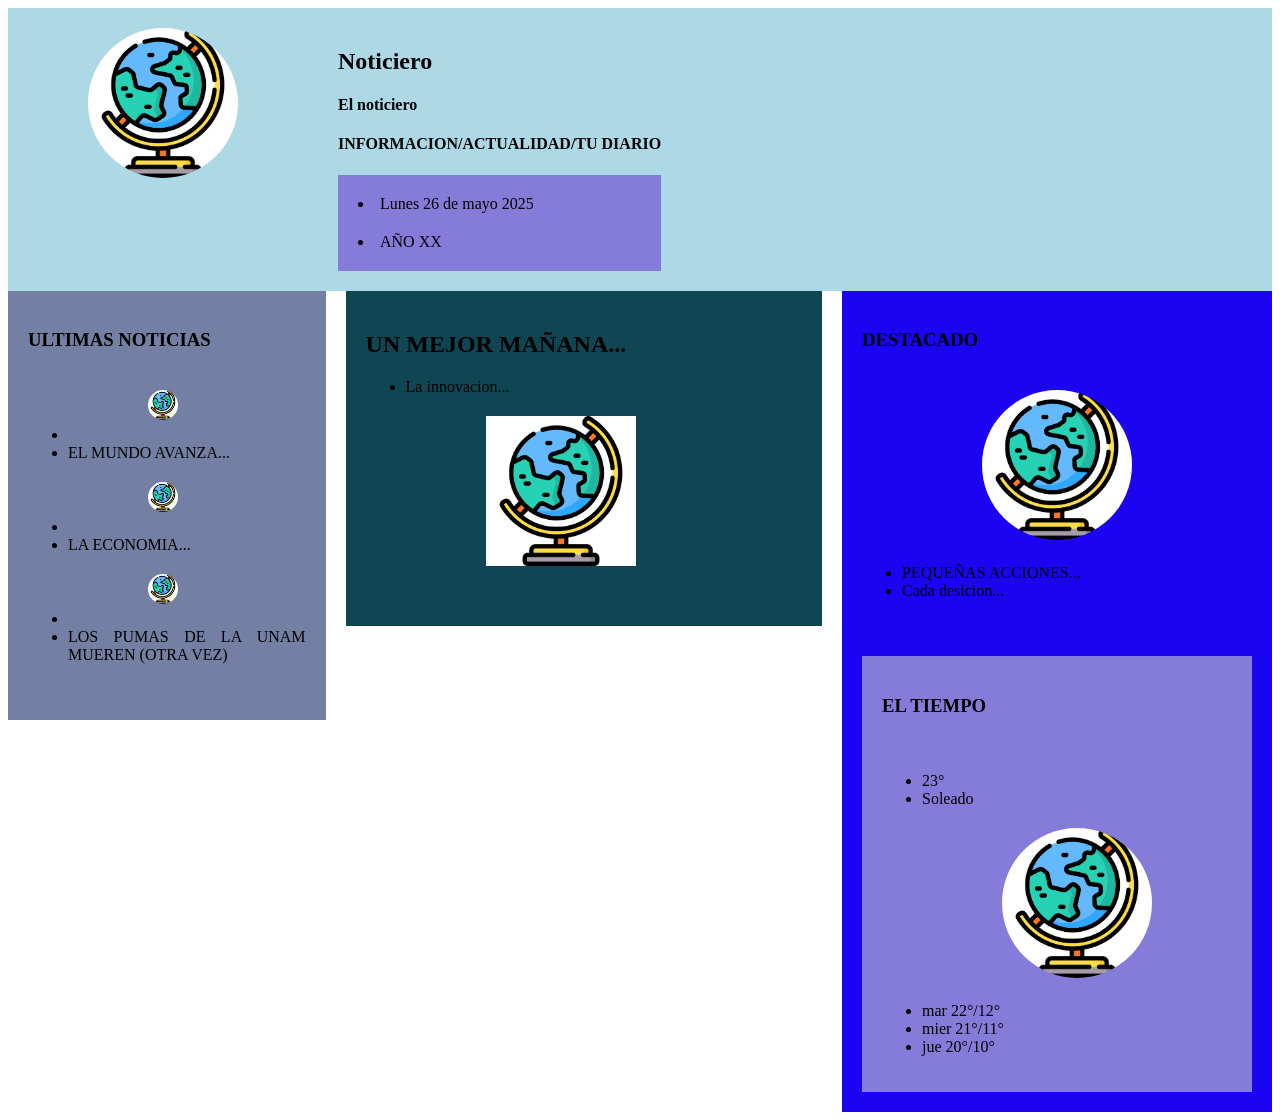
==== Examen.html @ a2bfdf00 "Examen 1er Parcial" ====
<!DOCTYPE html>
<html lang="en">
<head>
    <meta charset="UTF-8">
    <meta name="viewport" content="width=device-width, initial-scale=1.0">
    <title>Noticiero</title>
</head>
<body>
    <div class="noti">
        <header class="encabezado" style="background-color: lightblue; display: flex; ">
            <div class="foto">
                <img src="img/noti.png" alt="Foto de Noti" style="width: 150px; border-radius: 60%; padding: 20px 80px 20px;">

            </div>
            <div class="Titulos" style="padding: 20px;">
                <h2>Noticiero</h2>
                <h4>El noticiero</h4>
                <h4>INFORMACION/ACTUALIDAD/TU DIARIO</h4>
                <section> 
                    <div class="columna-derecha" style="display: grid; grid-template-rows: repeat(2, auto); gap: 20px; background-color: #857cda; padding: 20px; text-align: justify;">
                    <li>Lunes 26 de mayo 2025</li>
                    <li>AÑO XX</li>
                    </div>



                </section>
            
            </div>
        </header>
        <main>
        <div class="contenido" style="display: grid; grid-template-columns: 1fr 1.5fr 1fr; gap: 20px; align-items: start;">
            <div class="columna-izquierda" style="display: grid; grid-template-rows: repeat(2, auto); gap: 20px; background-color: #7380a3; padding: 20px; text-align: justify;">
                <section>
                    <h3>ULTIMAS NOTICIAS</h3>
                    <ul>
                        <li><img src="img/noti.png" alt="Foto de Noti" style="width: 30px; border-radius: 60%; padding: 20px 80px 20px;"></li>
                        <li>EL MUNDO AVANZA...</li>
                        <li><img src="img/noti.png" alt="Foto de Noti" style="width: 30px; border-radius: 60%; padding: 20px 80px 20px;"></li>
                        <li>LA ECONOMIA...</li>
                        <li><img src="img/noti.png" alt="Foto de Noti" style="width: 30px; border-radius: 60%; padding: 20px 80px 20px;"></li>
                        <li>LOS PUMAS DE LA UNAM MUEREN (OTRA VEZ)</li>
                        
                    </ul>
                </section>
            </div>

            <div class="columna-central" style="background-color: rgb(16, 70, 83); padding: 20px; text-align: justify;">
                <section>
                    <h2>UN MEJOR MAÑANA...</h2>
                    <ul>
                        <li>La innovacion...</li>
                        <img src="img/noti.png" alt="Foto de Noti" style="width: 150px; padding: 20px 80px 20px;">
                     
                

                </section>
            </div>

            <div class="columna-derecha" style="display: grid; grid-template-rows: repeat(2, auto); gap: 20px; background-color: #1b04f1; padding: 20px; text-align: justify;">
                <section>
                    <h3>DESTACADO</h3>
                    <ul>
                        <img src="img/noti.png" alt="Foto de Noti" style="width: 150px; border-radius: 60%; padding: 20px 80px 20px;">
                        <li>PEQUEÑAS ACCIONES...</li>
                        <li>Cada desicion...</li>
                    </ul>
                </section>
                <section>
            </section>
                    <div class="columna-derecha" style="display: grid; grid-template-rows: repeat(2, auto); gap: 20px; background-color: #857cda; padding: 20px; text-align: justify;">
                    <h3>EL TIEMPO</h3>
                    <ul>
                        <li>23°</li>
                        <li>Soleado <img src="img/noti.png" alt="Foto de Noti" style="width: 150px; border-radius: 60%; padding: 20px 80px 20px;"></li>
                        <li>mar 22°/12°</li>
                        <li>mier 21°/11°</li>
                        <li>jue 20°/10°</li>
                    </ul>
                    </div>
                </section>
            </div>
        </div>
        </main>
        
</div>
    
</body>
</html>
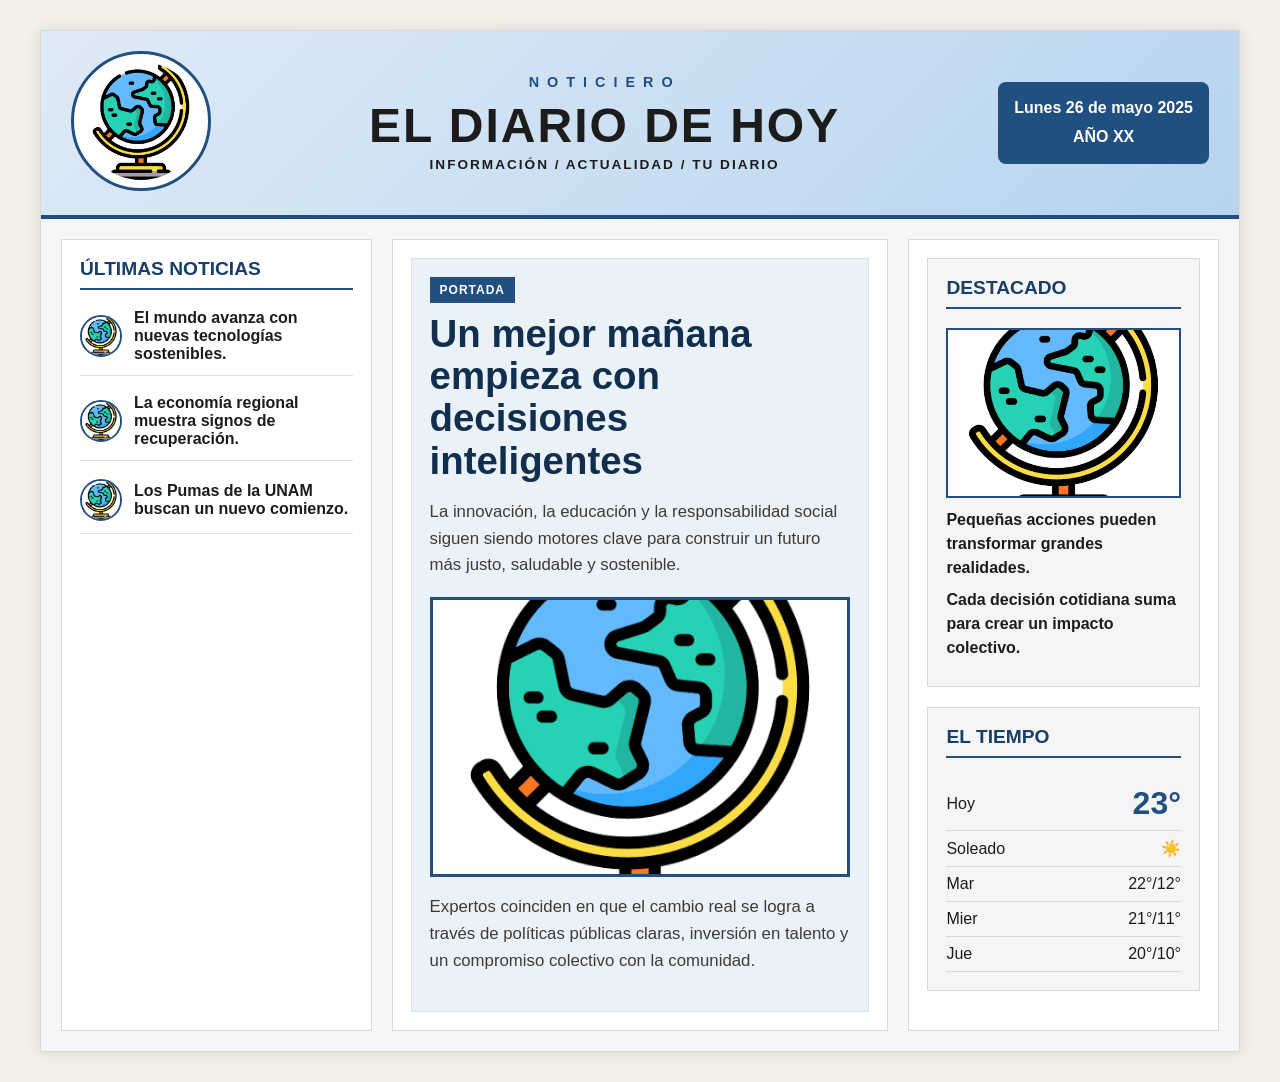
==== commit 779dcfad: "CRUD 16/10/26" ====
--- a/Examen.html
+++ b/Examen.html
@@ -1,89 +1,295 @@
 <!DOCTYPE html>
-<html lang="en">
+<html lang="es">
 <head>
     <meta charset="UTF-8">
     <meta name="viewport" content="width=device-width, initial-scale=1.0">
     <title>Noticiero</title>
+    <style>
+        * {
+            box-sizing: border-box;
+        }
+
+        body {
+            margin: 0;
+            font-family: Arial, Helvetica, sans-serif;
+            background: #f3f0ea;
+            color: #1c1c1c;
+        }
+
+        .noticiero {
+            max-width: 1200px;
+            margin: 30px auto;
+            background: #ffffff;
+            box-shadow: 0 0 15px rgba(0, 0, 0, 0.1);
+            border: 1px solid #d9d9d9;
+        }
+
+        .encabezado {
+            display: flex;
+            align-items: center;
+            justify-content: space-between;
+            background: linear-gradient(135deg, #dfeaf7, #b7d4ee);
+            border-bottom: 4px solid #214f80;
+            padding: 20px 30px;
+            gap: 20px;
+        }
+
+        .logo img {
+            width: 140px;
+            border-radius: 50%;
+            background: #fff;
+            padding: 8px;
+            border: 3px solid #214f80;
+        }
+
+        .titulo {
+            flex: 1;
+            text-align: center;
+        }
+
+        .titulo h1 {
+            margin: 8px 0 4px;
+            font-size: clamp(2rem, 4vw, 3rem);
+            text-transform: uppercase;
+            letter-spacing: 2px;
+        }
+
+        .marca {
+            margin: 0;
+            font-size: 0.9rem;
+            letter-spacing: 8px;
+            font-weight: bold;
+            color: #214f80;
+        }
+
+        .subtitulo {
+            font-size: 0.85rem;
+            font-weight: bold;
+            letter-spacing: 2px;
+            text-transform: uppercase;
+        }
+
+        .fecha {
+            min-width: 180px;
+            background: #214f80;
+            color: white;
+            padding: 12px 16px;
+            text-align: center;
+            font-weight: bold;
+            line-height: 1.8;
+            border-radius: 8px;
+        }
+
+        .contenido {
+            display: grid;
+            grid-template-columns: 1fr 1.6fr 1fr;
+            gap: 20px;
+            padding: 20px;
+            background: #f6f6f6;
+        }
+
+        .columna {
+            background: #ffffff;
+            border: 1px solid #d8d8d8;
+            padding: 18px;
+        }
+
+        .columna h3 {
+            margin-top: 0;
+            font-size: 1.2rem;
+            text-transform: uppercase;
+            border-bottom: 2px solid #214f80;
+            padding-bottom: 8px;
+            color: #193f69;
+        }
+
+        .noticia-lista {
+            list-style: none;
+            padding: 0;
+            margin: 0;
+        }
+
+        .noticia-lista li {
+            display: flex;
+            align-items: center;
+            gap: 12px;
+            margin-bottom: 18px;
+            padding-bottom: 12px;
+            border-bottom: 1px solid #e0e0e0;
+            font-weight: 600;
+        }
+
+        .noticia-lista img {
+            width: 42px;
+            height: 42px;
+            object-fit: cover;
+            border-radius: 50%;
+            border: 2px solid #214f80;
+        }
+
+        .portada {
+            background: #eaf2f8;
+            border: 1px solid #d5e0ea;
+            padding: 18px;
+        }
+
+        .tag {
+            display: inline-block;
+            background: #214f80;
+            color: white;
+            font-size: 0.75rem;
+            font-weight: bold;
+            padding: 6px 10px;
+            letter-spacing: 1px;
+            text-transform: uppercase;
+            margin-bottom: 10px;
+        }
+
+        .portada h2 {
+            margin: 0 0 12px;
+            font-size: clamp(2rem, 3vw, 2.6rem);
+            color: #112f4d;
+            line-height: 1.1;
+        }
+
+        .lead {
+            color: #3b3b3b;
+            font-size: 1.05rem;
+            line-height: 1.6;
+            margin-bottom: 18px;
+        }
+
+        .portada img {
+            width: 100%;
+            max-height: 280px;
+            object-fit: cover;
+            display: block;
+            margin: 12px 0;
+            border: 3px solid #214f80;
+        }
+
+        .panel {
+            background: #f5f5f5;
+            border: 1px solid #d9d9d9;
+            padding: 18px;
+            margin-bottom: 20px;
+        }
+
+        .panel img {
+            width: 100%;
+            max-height: 170px;
+            object-fit: cover;
+            display: block;
+            margin: 10px 0;
+            border: 2px solid #214f80;
+        }
+
+        .panel p {
+            margin: 8px 0;
+            line-height: 1.5;
+            font-weight: 600;
+        }
+
+        .clima ul {
+            list-style: none;
+            padding: 0;
+            margin: 0;
+        }
+
+        .clima li {
+            padding: 8px 0;
+            border-bottom: 1px solid #d9d9d9;
+            display: flex;
+            justify-content: space-between;
+            align-items: center;
+        }
+
+        .temperatura {
+            font-size: 2rem;
+            font-weight: bold;
+            color: #214f80;
+        }
+
+        @media (max-width: 900px) {
+            .encabezado {
+                flex-direction: column;
+                text-align: center;
+            }
+
+            .contenido {
+                grid-template-columns: 1fr;
+            }
+        }
+    </style>
 </head>
 <body>
-    <div class="noti">
-        <header class="encabezado" style="background-color: lightblue; display: flex; ">
-            <div class="foto">
-                <img src="img/noti.png" alt="Foto de Noti" style="width: 150px; border-radius: 60%; padding: 20px 80px 20px;">
-
+    <div class="noticiero">
+        <header class="encabezado">
+            <div class="logo">
+                <img src="img/noti.png" alt="Logo del noticiero">
             </div>
-            <div class="Titulos" style="padding: 20px;">
-                <h2>Noticiero</h2>
-                <h4>El noticiero</h4>
-                <h4>INFORMACION/ACTUALIDAD/TU DIARIO</h4>
-                <section> 
-                    <div class="columna-derecha" style="display: grid; grid-template-rows: repeat(2, auto); gap: 20px; background-color: #857cda; padding: 20px; text-align: justify;">
-                    <li>Lunes 26 de mayo 2025</li>
-                    <li>AÑO XX</li>
-                    </div>
-
-
-
-                </section>
-            
+
+            <div class="titulo">
+                <p class="marca">NOTICIERO</p>
+                <h1>EL DIARIO DE HOY</h1>
+                <div class="subtitulo">INFORMACIÓN / ACTUALIDAD / TU DIARIO</div>
+            </div>
+
+            <div class="fecha">
+                <div>Lunes 26 de mayo 2025</div>
+                <div>AÑO XX</div>
             </div>
         </header>
-        <main>
-        <div class="contenido" style="display: grid; grid-template-columns: 1fr 1.5fr 1fr; gap: 20px; align-items: start;">
-            <div class="columna-izquierda" style="display: grid; grid-template-rows: repeat(2, auto); gap: 20px; background-color: #7380a3; padding: 20px; text-align: justify;">
-                <section>
-                    <h3>ULTIMAS NOTICIAS</h3>
+
+        <main class="contenido">
+            <aside class="columna">
+                <h3>Últimas noticias</h3>
+                <ul class="noticia-lista">
+                    <li>
+                        <img src="img/noti.png" alt="Noticia 1">
+                        <span>El mundo avanza con nuevas tecnologías sostenibles.</span>
+                    </li>
+                    <li>
+                        <img src="img/noti.png" alt="Noticia 2">
+                        <span>La economía regional muestra signos de recuperación.</span>
+                    </li>
+                    <li>
+                        <img src="img/noti.png" alt="Noticia 3">
+                        <span>Los Pumas de la UNAM buscan un nuevo comienzo.</span>
+                    </li>
+                </ul>
+            </aside>
+
+            <section class="columna central">
+                <article class="portada">
+                    <span class="tag">Portada</span>
+                    <h2>Un mejor mañana empieza con decisiones inteligentes</h2>
+                    <p class="lead">La innovación, la educación y la responsabilidad social siguen siendo motores clave para construir un futuro más justo, saludable y sostenible.</p>
+                    <img src="img/noti.png" alt="Imagen principal del noticiero">
+                    <p class="lead">Expertos coinciden en que el cambio real se logra a través de políticas públicas claras, inversión en talento y un compromiso colectivo con la comunidad.</p>
+                </article>
+            </section>
+
+            <aside class="columna">
+                <section class="panel">
+                    <h3>Destacado</h3>
+                    <img src="img/noti.png" alt="Noticia destacada">
+                    <p>Pequeñas acciones pueden transformar grandes realidades.</p>
+                    <p>Cada decisión cotidiana suma para crear un impacto colectivo.</p>
+                </section>
+
+                <section class="panel clima">
+                    <h3>El tiempo</h3>
                     <ul>
-                        <li><img src="img/noti.png" alt="Foto de Noti" style="width: 30px; border-radius: 60%; padding: 20px 80px 20px;"></li>
-                        <li>EL MUNDO AVANZA...</li>
-                        <li><img src="img/noti.png" alt="Foto de Noti" style="width: 30px; border-radius: 60%; padding: 20px 80px 20px;"></li>
-                        <li>LA ECONOMIA...</li>
-                        <li><img src="img/noti.png" alt="Foto de Noti" style="width: 30px; border-radius: 60%; padding: 20px 80px 20px;"></li>
-                        <li>LOS PUMAS DE LA UNAM MUEREN (OTRA VEZ)</li>
-                        
+                        <li><span>Hoy</span><span class="temperatura">23°</span></li>
+                        <li><span>Soleado</span><span>☀️</span></li>
+                        <li><span>Mar</span><span>22°/12°</span></li>
+                        <li><span>Mier</span><span>21°/11°</span></li>
+                        <li><span>Jue</span><span>20°/10°</span></li>
                     </ul>
                 </section>
-            </div>
-
-            <div class="columna-central" style="background-color: rgb(16, 70, 83); padding: 20px; text-align: justify;">
-                <section>
-                    <h2>UN MEJOR MAÑANA...</h2>
-                    <ul>
-                        <li>La innovacion...</li>
-                        <img src="img/noti.png" alt="Foto de Noti" style="width: 150px; padding: 20px 80px 20px;">
-                     
-                
-
-                </section>
-            </div>
-
-            <div class="columna-derecha" style="display: grid; grid-template-rows: repeat(2, auto); gap: 20px; background-color: #1b04f1; padding: 20px; text-align: justify;">
-                <section>
-                    <h3>DESTACADO</h3>
-                    <ul>
-                        <img src="img/noti.png" alt="Foto de Noti" style="width: 150px; border-radius: 60%; padding: 20px 80px 20px;">
-                        <li>PEQUEÑAS ACCIONES...</li>
-                        <li>Cada desicion...</li>
-                    </ul>
-                </section>
-                <section>
-            </section>
-                    <div class="columna-derecha" style="display: grid; grid-template-rows: repeat(2, auto); gap: 20px; background-color: #857cda; padding: 20px; text-align: justify;">
-                    <h3>EL TIEMPO</h3>
-                    <ul>
-                        <li>23°</li>
-                        <li>Soleado <img src="img/noti.png" alt="Foto de Noti" style="width: 150px; border-radius: 60%; padding: 20px 80px 20px;"></li>
-                        <li>mar 22°/12°</li>
-                        <li>mier 21°/11°</li>
-                        <li>jue 20°/10°</li>
-                    </ul>
-                    </div>
-                </section>
-            </div>
-        </div>
+            </aside>
         </main>
-        
-</div>
-    
+    </div>
 </body>
-</html>+</html>
